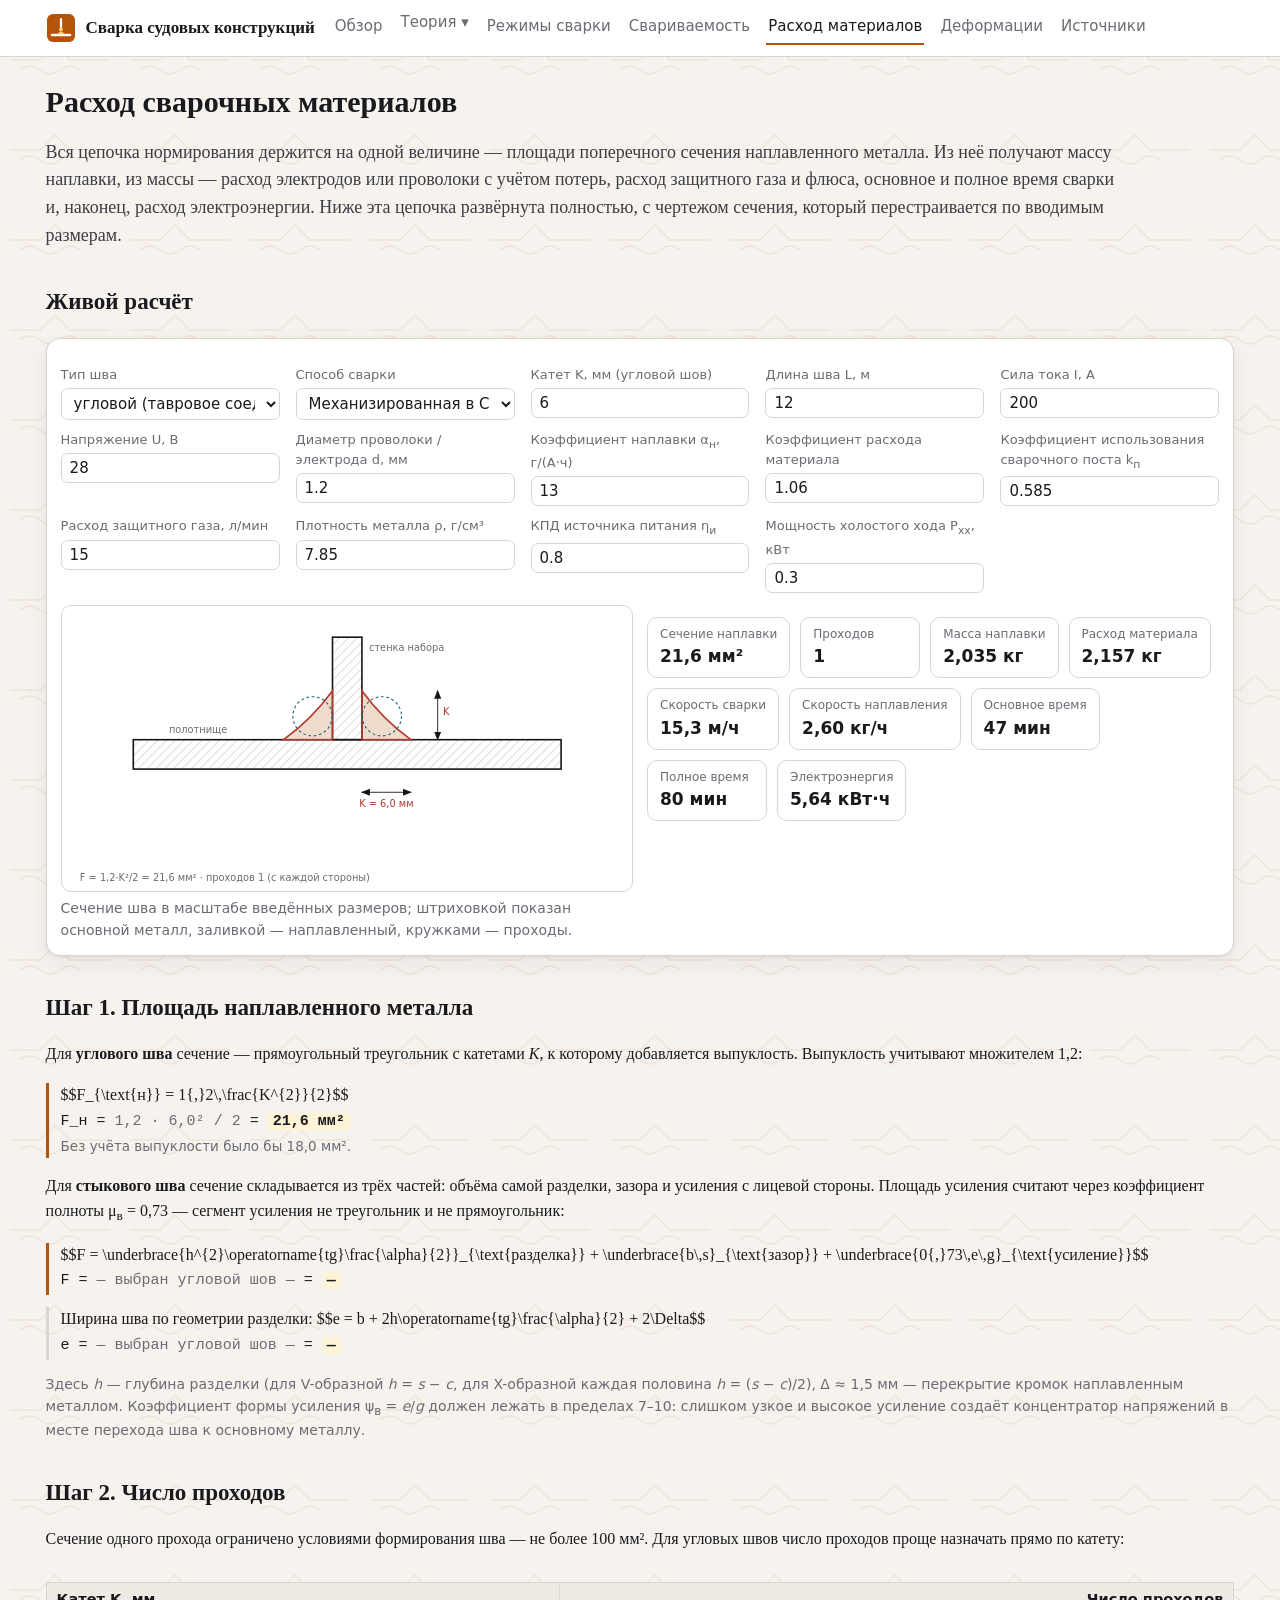
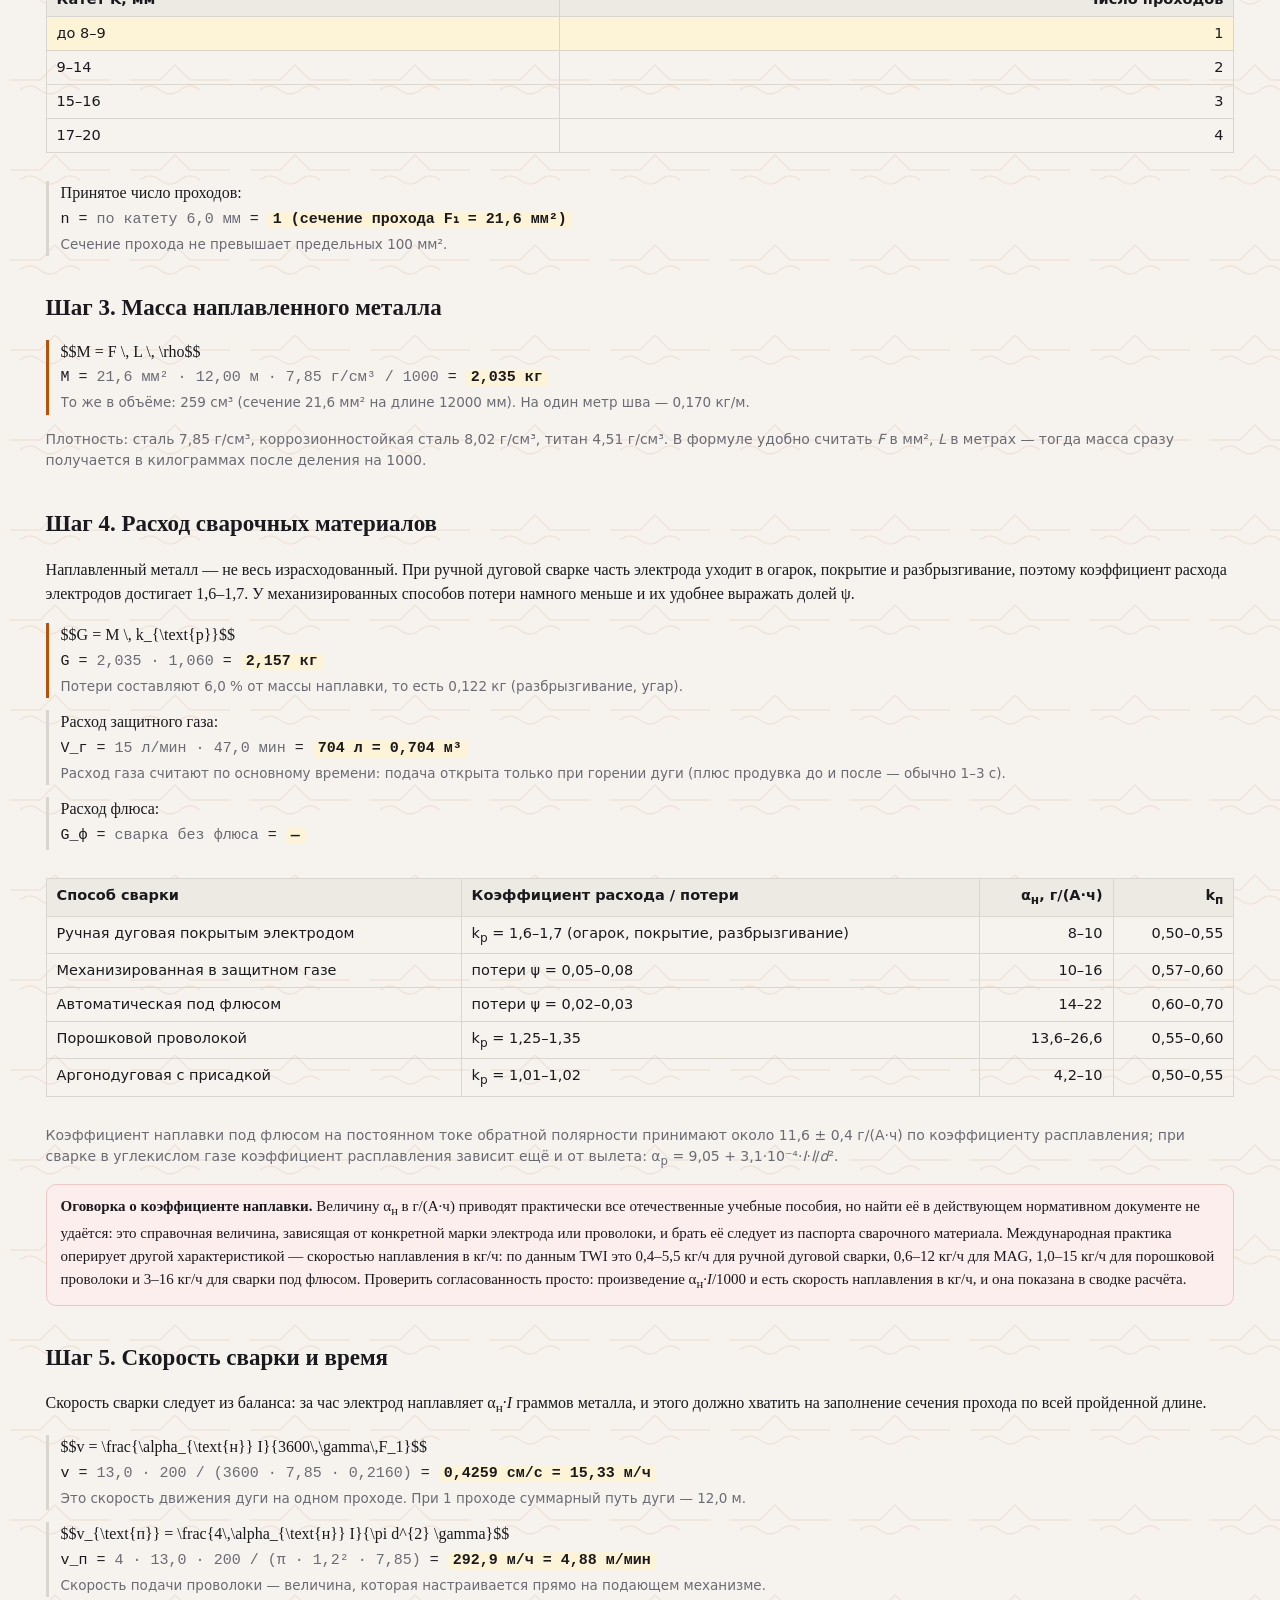
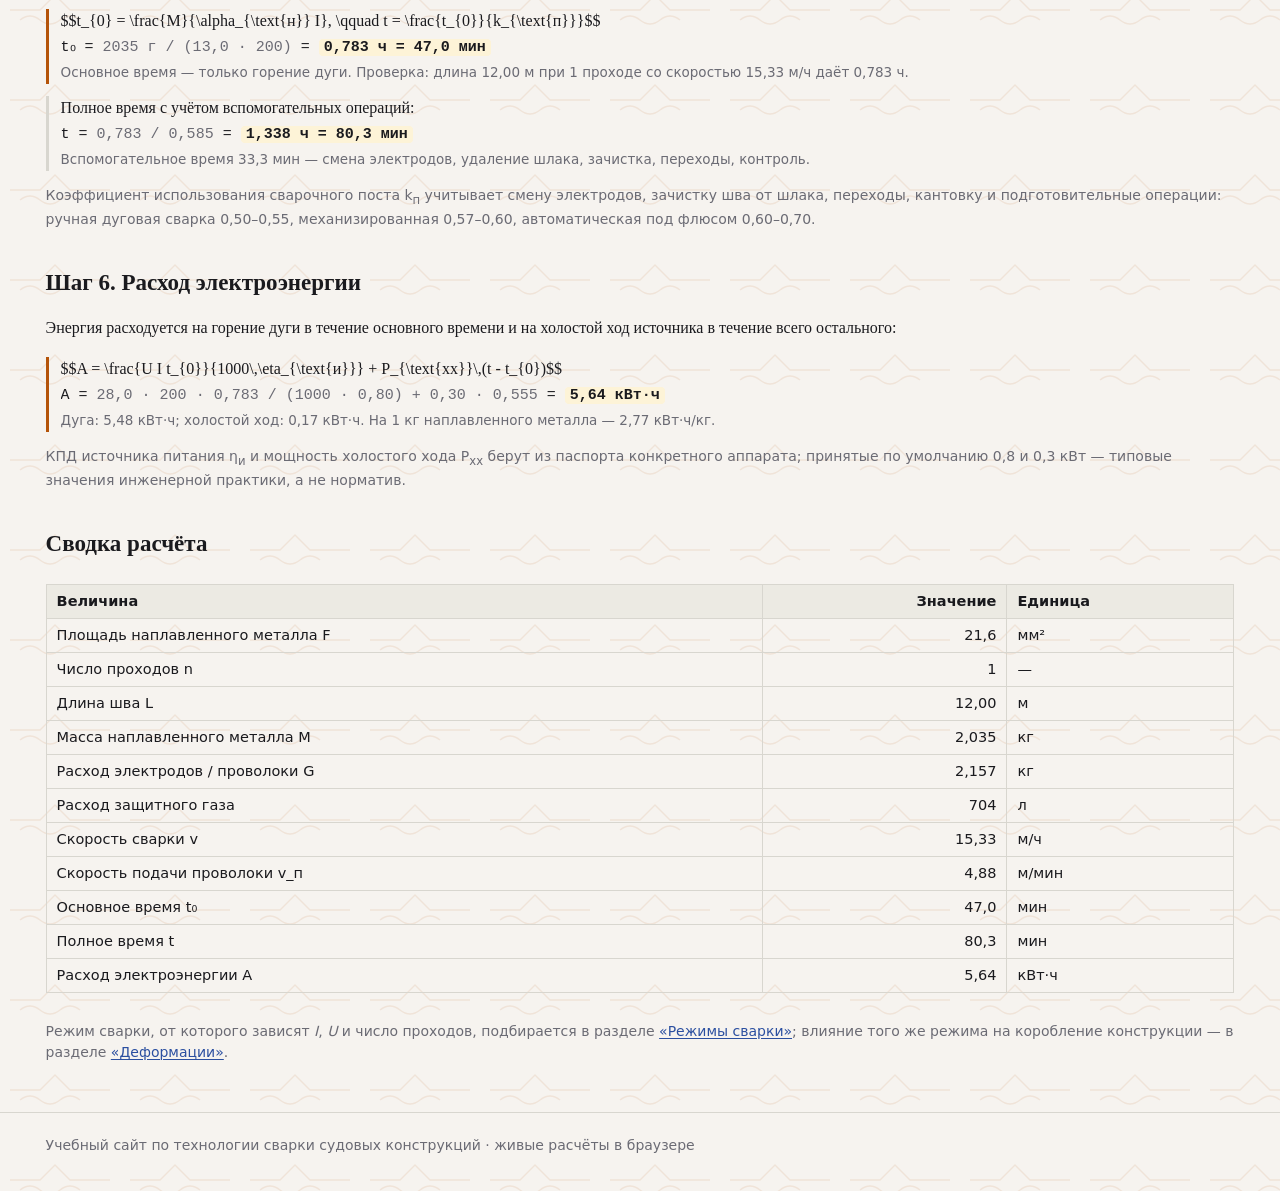
==== site/consumption.html @ e0c8a9cc "сайт «Сварка судовых конструкций»: пять глав теории и четыре живых расчёта (режимы, свариваемость с " ====
<!doctype html>
<html lang="ru">
<head>
<meta charset="utf-8">
<meta name="viewport" content="width=device-width, initial-scale=1">
<title>Расход сварочных материалов — площадь наплавки, масса, электроды, проволока, газ, флюс</title>
<meta name="description" content="Живой расчёт расхода сварочных материалов: площадь наплавленного металла углового и стыкового шва, число проходов, масса наплавки, расход электродов и проволоки, защитного газа и флюса, время сварки и расход электроэнергии.">
<link rel="stylesheet" href="assets/style.css">
</head>
<body>
<main class="wrap">
  <h1>Расход сварочных материалов</h1>
  <p class="lead">Вся цепочка нормирования держится на одной величине — площади
  поперечного сечения наплавленного металла. Из неё получают массу наплавки,
  из массы — расход электродов или проволоки с учётом потерь, расход защитного
  газа и флюса, основное и полное время сварки и, наконец, расход
  электроэнергии. Ниже эта цепочка развёрнута полностью, с чертежом сечения,
  который перестраивается по вводимым размерам.</p>

  <h2>Живой расчёт</h2>
  <div class="panel">
    <div class="inp" id="in">
      <label><span>Тип шва</span>
        <select id="joint">
          <option value="fillet" selected>угловой (тавровое соединение)</option>
          <option value="butt">стыковой с разделкой</option>
        </select></label>
      <label><span>Способ сварки</span>
        <select id="proc">
          <option value="smaw">РДС покрытым электродом (111)</option>
          <option value="gmaw" selected>Механизированная в CO₂ / MAG (135)</option>
          <option value="saw">Автоматическая под флюсом (121)</option>
          <option value="fcaw">Порошковой проволокой (136)</option>
          <option value="gtaw">Аргонодуговая TIG (141)</option>
        </select></label>
      <label><span>Катет K, мм (угловой шов)</span>
        <input type="number" id="K" value="6" step="0.5" min="3" max="24"></label>
      <label><span>Толщина s, мм (стыковой шов)</span>
        <input type="number" id="s" value="14" step="0.5" min="1" max="60"></label>
      <label><span>Форма разделки</span>
        <select id="form">
          <option value="none">без скоса кромок</option>
          <option value="V" selected>V-образная (односторонняя)</option>
          <option value="X">X-образная (двусторонняя)</option>
        </select></label>
      <label><span>Угол раскрытия разделки α, град</span>
        <input type="number" id="alpha" value="60" step="5" min="20" max="100"></label>
      <label><span>Притупление c, мм</span>
        <input type="number" id="c" value="2" step="0.5" min="0" max="10"></label>
      <label><span>Зазор b, мм</span>
        <input type="number" id="b" value="2" step="0.5" min="0" max="8"></label>
      <label><span>Высота усиления g, мм</span>
        <input type="number" id="g" value="2" step="0.5" min="0" max="6"></label>
      <label><span>Длина шва L, м</span>
        <input type="number" id="L" value="12" step="0.5" min="0.1" max="500"></label>
      <label><span>Сила тока I, А</span>
        <input type="number" id="I" value="200" step="5" min="20" max="2000"></label>
      <label><span>Напряжение U, В</span>
        <input type="number" id="U" value="28" step="0.5" min="8" max="60"></label>
      <label><span>Диаметр проволоки / электрода d, мм</span>
        <input type="number" id="d" value="1.2" step="0.1" min="0.6" max="8"></label>
      <label><span>Коэффициент наплавки α<sub>н</sub>, г/(А·ч)</span>
        <input type="number" id="an" value="13" step="0.5" min="2" max="40"></label>
      <label><span>Коэффициент расхода материала</span>
        <input type="number" id="kel" value="1.06" step="0.01" min="1" max="2"></label>
      <label><span>Коэффициент использования сварочного поста k<sub>п</sub></span>
        <input type="number" id="kp" value="0.585" step="0.005" min="0.2" max="1"></label>
      <label><span>Расход защитного газа, л/мин</span>
        <input type="number" id="qg" value="15" step="1" min="0" max="40"></label>
      <label><span>Расход флюса на 1 кг проволоки, кг</span>
        <input type="number" id="kfl" value="1.1" step="0.05" min="0" max="2"></label>
      <label><span>Плотность металла ρ, г/см³</span>
        <input type="number" id="rho" value="7.85" step="0.01" min="2" max="12"></label>
      <label><span>КПД источника питания η<sub>и</sub></span>
        <input type="number" id="eff" value="0.8" step="0.05" min="0.4" max="1"></label>
      <label><span>Мощность холостого хода P<sub>хх</sub>, кВт</span>
        <input type="number" id="pxx" value="0.3" step="0.05" min="0" max="3"></label>
    </div>

    <div class="boards">
      <div>
        <svg viewBox="0 0 640 320" class="geo-board" style="max-width:640px" id="board"></svg>
        <div class="caption">Сечение шва в масштабе введённых размеров; штриховкой
        показан основной металл, заливкой — наплавленный, кружками — проходы.</div>
      </div>
      <div>
        <div class="live-sum" id="sum"></div>
      </div>
    </div>
  </div>

  <h2>Шаг 1. Площадь наплавленного металла</h2>
  <p>Для <b>углового шва</b> сечение — прямоугольный треугольник с катетами
  <em>K</em>, к которому добавляется выпуклость. Выпуклость учитывают
  множителем 1,2:</p>
  <div class="calc">
    <div class="calc-row hl">
      <div class="cf">$$F_{\text{н}} = 1{,}2\,\frac{K^{2}}{2}$$</div>
      <div class="cs" id="o_ffil"></div>
    </div>
  </div>
  <p>Для <b>стыкового шва</b> сечение складывается из трёх частей: объёма самой
  разделки, зазора и усиления с лицевой стороны. Площадь усиления считают через
  коэффициент полноты μ<sub>в</sub> = 0,73 — сегмент усиления не треугольник и
  не прямоугольник:</p>
  <div class="calc">
    <div class="calc-row hl">
      <div class="cf">$$F = \underbrace{h^{2}\operatorname{tg}\frac{\alpha}{2}}_{\text{разделка}} + \underbrace{b\,s}_{\text{зазор}} + \underbrace{0{,}73\,e\,g}_{\text{усиление}}$$</div>
      <div class="cs" id="o_fbutt"></div>
    </div>
    <div class="calc-row">
      <div class="cf">Ширина шва по геометрии разделки:
      $$e = b + 2h\operatorname{tg}\frac{\alpha}{2} + 2\Delta$$</div>
      <div class="cs" id="o_e"></div>
    </div>
  </div>
  <p class="small">Здесь <em>h</em> — глубина разделки (для V-образной
  <em>h</em> = <em>s</em> − <em>c</em>, для X-образной каждая половина
  <em>h</em> = (<em>s</em> − <em>c</em>)/2), Δ ≈ 1,5 мм — перекрытие кромок
  наплавленным металлом. Коэффициент формы усиления
  ψ<sub>в</sub> = <em>e</em>/<em>g</em> должен лежать в пределах 7–10: слишком
  узкое и высокое усиление создаёт концентратор напряжений в месте перехода
  шва к основному металлу.</p>

  <h2>Шаг 2. Число проходов</h2>
  <p>Сечение одного прохода ограничено условиями формирования шва — не более
  100 мм². Для угловых швов число проходов проще назначать прямо по катету:</p>
  <div class="tscroll">
  <table class="t" id="tab_pass">
    <thead><tr><th>Катет K, мм</th><th class="n">Число проходов</th></tr></thead>
    <tbody>
      <tr data-lo="0" data-hi="9"><td>до 8–9</td><td class="n">1</td></tr>
      <tr data-lo="9" data-hi="14"><td>9–14</td><td class="n">2</td></tr>
      <tr data-lo="14" data-hi="16"><td>15–16</td><td class="n">3</td></tr>
      <tr data-lo="16" data-hi="20"><td>17–20</td><td class="n">4</td></tr>
    </tbody>
  </table>
  </div>
  <div class="calc">
    <div class="calc-row"><div class="cf">Принятое число проходов:</div><div class="cs" id="o_n"></div></div>
  </div>

  <h2>Шаг 3. Масса наплавленного металла</h2>
  <div class="calc">
    <div class="calc-row hl">
      <div class="cf">$$M = F \, L \, \rho$$</div>
      <div class="cs" id="o_M"></div>
    </div>
  </div>
  <p class="small">Плотность: сталь 7,85 г/см³, коррозионностойкая сталь
  8,02 г/см³, титан 4,51 г/см³. В формуле удобно считать <em>F</em> в мм²,
  <em>L</em> в метрах — тогда масса сразу получается в килограммах после
  деления на 1000.</p>

  <h2>Шаг 4. Расход сварочных материалов</h2>
  <p>Наплавленный металл — не весь израсходованный. При ручной дуговой сварке
  часть электрода уходит в огарок, покрытие и разбрызгивание, поэтому
  коэффициент расхода электродов достигает 1,6–1,7. У механизированных
  способов потери намного меньше и их удобнее выражать долей ψ.</p>
  <div class="calc">
    <div class="calc-row hl">
      <div class="cf">$$G = M \, k_{\text{р}}$$</div>
      <div class="cs" id="o_G"></div>
    </div>
    <div class="calc-row"><div class="cf">Расход защитного газа:</div><div class="cs" id="o_gas"></div></div>
    <div class="calc-row"><div class="cf">Расход флюса:</div><div class="cs" id="o_flux"></div></div>
  </div>
  <div class="tscroll">
  <table class="t">
    <thead><tr><th>Способ сварки</th><th>Коэффициент расхода / потери</th><th class="n">α<sub>н</sub>, г/(А·ч)</th><th class="n">k<sub>п</sub></th></tr></thead>
    <tbody>
      <tr><td>Ручная дуговая покрытым электродом</td><td>k<sub>р</sub> = 1,6–1,7 (огарок, покрытие, разбрызгивание)</td><td class="n">8–10</td><td class="n">0,50–0,55</td></tr>
      <tr><td>Механизированная в защитном газе</td><td>потери ψ = 0,05–0,08</td><td class="n">10–16</td><td class="n">0,57–0,60</td></tr>
      <tr><td>Автоматическая под флюсом</td><td>потери ψ = 0,02–0,03</td><td class="n">14–22</td><td class="n">0,60–0,70</td></tr>
      <tr><td>Порошковой проволокой</td><td>k<sub>р</sub> = 1,25–1,35</td><td class="n">13,6–26,6</td><td class="n">0,55–0,60</td></tr>
      <tr><td>Аргонодуговая с присадкой</td><td>k<sub>р</sub> = 1,01–1,02</td><td class="n">4,2–10</td><td class="n">0,50–0,55</td></tr>
    </tbody>
  </table>
  </div>
  <p class="small">Коэффициент наплавки под флюсом на постоянном токе обратной
  полярности принимают около 11,6 ± 0,4 г/(А·ч) по коэффициенту расплавления;
  при сварке в углекислом газе коэффициент расплавления зависит ещё и от вылета:
  α<sub>р</sub> = 9,05 + 3,1·10⁻⁴·<em>I</em>·<em>l</em>/<em>d</em>².</p>
  <div class="note warn"><b>Оговорка о коэффициенте наплавки.</b> Величину
  α<sub>н</sub> в г/(А·ч) приводят практически все отечественные учебные
  пособия, но найти её в действующем нормативном документе не удаётся: это
  справочная величина, зависящая от конкретной марки электрода или проволоки,
  и брать её следует из паспорта сварочного материала. Международная практика
  оперирует другой характеристикой — скоростью наплавления в кг/ч: по данным
  TWI это 0,4–5,5 кг/ч для ручной дуговой сварки, 0,6–12 кг/ч для MAG,
  1,0–15 кг/ч для порошковой проволоки и 3–16 кг/ч для сварки под флюсом.
  Проверить согласованность просто: произведение α<sub>н</sub>·<em>I</em>/1000
  и есть скорость наплавления в кг/ч, и она показана в сводке расчёта.</div>

  <h2>Шаг 5. Скорость сварки и время</h2>
  <p>Скорость сварки следует из баланса: за час электрод наплавляет
  α<sub>н</sub>·<em>I</em> граммов металла, и этого должно хватить на
  заполнение сечения прохода по всей пройденной длине.</p>
  <div class="calc">
    <div class="calc-row">
      <div class="cf">$$v = \frac{\alpha_{\text{н}} I}{3600\,\gamma\,F_1}$$</div>
      <div class="cs" id="o_v"></div>
    </div>
    <div class="calc-row">
      <div class="cf">$$v_{\text{п}} = \frac{4\,\alpha_{\text{н}} I}{\pi d^{2} \gamma}$$</div>
      <div class="cs" id="o_vp"></div>
    </div>
    <div class="calc-row hl">
      <div class="cf">$$t_{0} = \frac{M}{\alpha_{\text{н}} I}, \qquad t = \frac{t_{0}}{k_{\text{п}}}$$</div>
      <div class="cs" id="o_t0"></div>
    </div>
    <div class="calc-row"><div class="cf">Полное время с учётом вспомогательных операций:</div><div class="cs" id="o_t"></div></div>
  </div>
  <p class="small">Коэффициент использования сварочного поста k<sub>п</sub>
  учитывает смену электродов, зачистку шва от шлака, переходы, кантовку
  и подготовительные операции: ручная дуговая сварка 0,50–0,55,
  механизированная 0,57–0,60, автоматическая под флюсом 0,60–0,70.</p>

  <h2>Шаг 6. Расход электроэнергии</h2>
  <p>Энергия расходуется на горение дуги в течение основного времени и на
  холостой ход источника в течение всего остального:</p>
  <div class="calc">
    <div class="calc-row hl">
      <div class="cf">$$A = \frac{U I t_{0}}{1000\,\eta_{\text{и}}} + P_{\text{хх}}\,(t - t_{0})$$</div>
      <div class="cs" id="o_A"></div>
    </div>
  </div>
  <p class="small">КПД источника питания η<sub>и</sub> и мощность холостого хода
  P<sub>хх</sub> берут из паспорта конкретного аппарата; принятые по умолчанию
  0,8 и 0,3 кВт — типовые значения инженерной практики, а не норматив.</p>

  <h2>Сводка расчёта</h2>
  <div class="tscroll">
    <table class="t" id="tab_res"><tbody></tbody></table>
  </div>

  <p class="small">Режим сварки, от которого зависят <em>I</em>, <em>U</em>
  и число проходов, подбирается в разделе <a href="modes">«Режимы сварки»</a>;
  влияние того же режима на коробление конструкции — в разделе
  <a href="distortion">«Деформации»</a>.</p>
</main>
<script src="assets/site.js" data-root="./" data-page="consumption"></script>
<script src="assets/wcalc.js"></script>
<script src="assets/consumption.js"></script>
</body>
</html>
---- site/assets/style.css ----
/* Сварка судовых конструкций — стиль сайта */
:root {
  --bg: #f6f3ef;
  --paper: #ffffff;
  --ink: #1a1a1e;
  --muted: #6b6b74;
  --line: #d8d6cf;
  --accent: #b45309;
  --accent2: #155e75;     /* тёмно-бирюзовый второго тела */
  --green: #1a7f37;
  --chip: #eceae3;
  --link: #2b4fa0;
  --shadow: 0 1px 3px rgba(20,20,30,.08), 0 8px 24px rgba(20,20,30,.06);
}
* { box-sizing: border-box; }
html { scroll-behavior: smooth; }
body {
  margin: 0; background-color: var(--bg); background-image: url("data:image/svg+xml,%3Csvg xmlns='http://www.w3.org/2000/svg' width='120' height='90' viewBox='0 0 120 90'%3E%3Cg fill='none' stroke='%23b45309' opacity='0.10' stroke-width='1.4'%3E%3Cpath d='M10 60 L40 60 L55 45 L70 60 L110 60'/%3E%3Cpath d='M20 70 q10 -8 20 0 q10 8 20 0 q10 -8 20 0'/%3E%3C/g%3E%3C/svg%3E"); color: var(--ink);
  font: 16px/1.55 Georgia, 'Times New Roman', serif;
}
a { color: var(--link); text-decoration-thickness: 1px; text-underline-offset: 2px; }
a:hover { color: var(--accent); }
code { font-family: ui-monospace, Consolas, monospace; font-size: .92em; background: var(--chip); padding: 1px 5px; border-radius: 4px; }

.wrap { max-width: min(1600px, 96vw); margin: 0 auto; padding: 0 20px; }

/* шапка */
header.site {
  background: var(--paper); border-bottom: 1px solid var(--line);
  position: sticky; top: 0; z-index: 30;
}
header.site .wrap { display: flex; align-items: center; gap: 18px; min-height: 56px; flex-wrap: wrap; }
.logo { display: flex; align-items: center; gap: 10px; font-weight: 700; text-decoration: none; color: var(--ink); font-size: 17px; }
.logo svg { display: block; }
nav.top { display: flex; gap: 4px 14px; flex-wrap: wrap; font-size: 15px; font-family: system-ui, sans-serif; }
nav.top a { text-decoration: none; color: var(--muted); padding: 4px 2px; border-bottom: 2px solid transparent; }
nav.top a.on, nav.top a:hover { color: var(--ink); border-bottom-color: var(--accent); }
.nav-drop { position: relative; display: inline-block; }
.nav-drop .drop {
  display: none; position: absolute; left: -10px; top: 100%; z-index: 40;
  background: var(--paper); border: 1px solid var(--line); border-radius: 10px;
  box-shadow: var(--shadow); padding: 6px 0; min-width: 210px;
}
.nav-drop:hover .drop, .nav-drop:focus-within .drop { display: block; }
.nav-drop .drop a {
  display: block; padding: 7px 16px; border-bottom: none; white-space: nowrap;
}
.nav-drop .drop a:hover, .nav-drop .drop a.on { background: #eef3ff; color: var(--ink); }

h1 { font-size: 30px; line-height: 1.25; margin: 26px 0 6px; }
h2 { font-size: 23px; margin: 34px 0 8px; }
h3 { font-size: 18px; margin: 22px 0 6px; }
.lead { font-size: 18px; color: #3d3d44; max-width: 60em; }
.small, .muted { color: var(--muted); font-size: 14px; font-family: system-ui, sans-serif; }
.note {
  background: #fbf7ea; border: 1px solid #e7dcb8; border-radius: 10px;
  padding: 10px 14px; margin: 14px 0; font-size: 15px;
}
.tip { background: #eef3ff; border-color: #c9d6f2; }
.warn { background: #fdeeee; border-color: #eec6c2; }

/* выключные формулы KaTeX: на узком экране прокручиваются внутри себя,
   а не распирают страницу */
.katex-display { overflow-x: auto; overflow-y: hidden; padding: 2px 0; }
.katex-display > .katex { white-space: nowrap; }

/* карточки */
.cards { display: grid; grid-template-columns: repeat(auto-fill, minmax(250px, 1fr)); gap: 16px; margin: 18px 0; }
.card {
  background: var(--paper); border: 1px solid var(--line); border-radius: 14px;
  padding: 16px 18px; box-shadow: var(--shadow); display: flex; flex-direction: column; gap: 6px;
}
.card h3 { margin: 0; }
.card p { margin: 0; font-size: 14.5px; color: #46464e; }
.card .go { margin-top: auto; padding-top: 8px; font-family: system-ui, sans-serif; font-size: 14px; }
.card.demo { border-left: 4px solid var(--accent); }

/* панель с доской */
.panel {
  background: var(--paper); border: 1px solid var(--line); border-radius: 14px;
  box-shadow: var(--shadow); padding: 14px; margin: 18px 0;
}
.panel .caption { font-size: 14px; color: var(--muted); font-family: system-ui, sans-serif; margin-top: 6px; }
.boards { display: flex; gap: 14px; flex-wrap: wrap; align-items: flex-start; }
.boards > div { flex: 1 1 340px; min-width: 0; }

/* SVG-доска */
svg.geo-board {
  width: 100%; height: auto; display: block;
  background: #fff; border: 1px solid var(--line); border-radius: 10px;
  touch-action: none; user-select: none;
}
/* служебные слои не перехватывают мышь (подписи/размеры/анимация поверх ручек) */
.layer-aux, .layer-link, .layer-labels, .layer-accent, .layer-anim { pointer-events: none; }
.ln { stroke: #16161a; stroke-width: 1.6; fill: none; stroke-linecap: round; stroke-linejoin: round; }
.ln-thin { stroke: #16161a; stroke-width: 1; fill: none; }
.ln-axis { stroke: #101014; stroke-width: 2.8; fill: none; }
.ln-link { stroke: #b9b9c0; stroke-width: .9; fill: none; }
.ln-dash { stroke-dasharray: 6 5; }
.ln-dim { stroke: #16161a; stroke-width: 1; fill: none; marker-start: url(#arrS); marker-end: url(#arrE); }
/* палитра схем: #16161a / #155e75 / #b3382e / #1a7f37 / #6b6b74 */
.red  { stroke: #b3382e; }
.blue { stroke: #155e75; }
.green{ stroke: #1a7f37; }
.gray { stroke: #6b6b74; }
.fill-soft { fill: rgba(21,94,117,.07); }
.fill-red  { fill: rgba(179,56,46,.09); }
.fill-green{ fill: rgba(26,127,55,.10); }
.fill-steel{ fill: #e6e3dd; }
.fill-weld { fill: rgba(180,83,9,.20); }
.pt { fill: #16161a; stroke: none; }
.pt.red { fill: #b3382e; } .pt.blue { fill: #155e75; } .pt.green { fill: #1a7f37; }
.pt.open { fill: #fff; stroke: #16161a; stroke-width: 1.4; }
.lbl { font: italic 14.5px Georgia, serif; fill: #16161a; paint-order: stroke; stroke: #ffffffcc; stroke-width: 3px; }
.lbl.red { fill: #b3382e; } .lbl.blue { fill: #155e75; } .lbl.green { fill: #1a7f37; }
.lbl.gray { fill: #6b6b74; }
/* подписи схем: 11px system-ui */
.cap { font: 11px system-ui, sans-serif; fill: #16161a; paint-order: stroke; stroke: #ffffffd0; stroke-width: 2.6px; }
.cap.red { fill: #b3382e; } .cap.blue { fill: #155e75; } .cap.green { fill: #1a7f37; }
.cap.gray { fill: #6b6b74; }
.cap.b { font-weight: 600; }
.lbl-axis { font: italic 14px Georgia, serif; fill: #101014; }
.lbl-dim { font: 700 13px system-ui, sans-serif; fill: #101014; }

/* ручки перетаскивания */
.handle { cursor: grab; }
.handle.drag { cursor: grabbing; }
.handle-halo { fill: rgba(43,79,160,.10); stroke: rgba(43,79,160,.35); stroke-width: 1; stroke-dasharray: 2 2; }
.handle-core { fill: var(--accent2); stroke: #fff; stroke-width: 1.4; }
.handle.red .handle-core { fill: var(--accent); }
.handle.red .handle-halo { fill: rgba(179,56,46,.10); stroke: rgba(179,56,46,.4); }
.handle.green .handle-core { fill: var(--green); }
.handle:hover .handle-halo { fill: rgba(43,79,160,.2); }
.handle.red:hover .handle-halo { fill: rgba(179,56,46,.2); }

/* плеер шагов */
.stepper { margin: 10px 0; font-family: system-ui, sans-serif; }
.stepper-bar { display: flex; align-items: center; gap: 8px; flex-wrap: wrap; }
.btn {
  border: 1px solid var(--line); background: var(--paper); border-radius: 8px;
  padding: 6px 12px; font: 14px system-ui, sans-serif; cursor: pointer; color: var(--ink);
}
.btn:hover { border-color: var(--accent2); color: var(--accent2); }
.btn.primary { background: var(--accent2); border-color: var(--accent2); color: #fff; }
.btn.primary:hover { filter: brightness(1.1); color: #fff; }
.st-dots { display: flex; gap: 4px; flex-wrap: wrap; }
.st-dot {
  width: 28px; height: 28px; border-radius: 50%; border: 1px solid var(--line);
  background: var(--paper); font: 12px system-ui, sans-serif; cursor: pointer; color: var(--muted);
}
.st-dot.done { background: var(--chip); }
.st-dot.on { background: var(--accent2); border-color: var(--accent2); color: #fff; }
.st-body { margin-top: 8px; background: #f4f6fb; border: 1px solid #dfe5f2; border-radius: 10px; padding: 10px 14px; }
.st-title { font-weight: 600; font-size: 15px; }
.st-num { color: var(--accent2); }
.st-text { font: 14.5px/1.5 system-ui, sans-serif; color: #3a3a42; margin-top: 3px; }
.st-text a { color: var(--link); }

/* контролы */
.controls { display: flex; gap: 14px 22px; flex-wrap: wrap; align-items: center; margin: 10px 0; font-family: system-ui, sans-serif; font-size: 14px; }
.controls label { display: flex; align-items: center; gap: 8px; }
.controls input[type=range] { width: 150px; accent-color: var(--accent2); }
.badge {
  display: inline-block; border-radius: 999px; padding: 3px 12px; font: 600 13.5px system-ui, sans-serif;
}
.badge.ok { background: #e3f2e7; color: #17632f; border: 1px solid #bcdcc6; }
.badge.bad { background: #fbe7e5; color: #9c2b22; border: 1px solid #eec6c2; }
.readout { font: 600 14px ui-monospace, monospace; background: var(--chip); border-radius: 6px; padding: 2px 8px; }

/* теоретические врезки и ссылки на теорию */
.theory-link {
  display: inline-block; background: #eef3ff; border: 1px solid #c9d6f2; border-radius: 999px;
  padding: 2px 12px; font: 13.5px system-ui, sans-serif; text-decoration: none; margin: 2px 2px;
}
.theory-link::before { content: '§ '; color: var(--accent2); font-weight: 700; }

/* история / галерея */
.timeline { border-left: 3px solid var(--line); margin: 16px 0 16px 8px; padding-left: 22px; }
.timeline .ev { margin: 14px 0; position: relative; }
.timeline .ev::before {
  content: ''; position: absolute; left: -29px; top: 6px; width: 11px; height: 11px;
  border-radius: 50%; background: var(--accent); border: 2px solid var(--bg);
}
.timeline .when { font: 700 14px system-ui, sans-serif; color: var(--accent); }
.gallery { display: grid; grid-template-columns: repeat(auto-fill, minmax(260px, 1fr)); gap: 12px; margin: 14px 0; }
.gallery figure { margin: 0; background: var(--paper); border: 1px solid var(--line); border-radius: 10px; padding: 8px; }
.gallery img { width: 100%; height: auto; border-radius: 6px; display: block; }
.gallery figcaption { font: 13px system-ui, sans-serif; color: var(--muted); padding: 6px 4px 2px; }

/* библиография */
ol.bib { padding-left: 24px; }
ol.bib li { margin: 10px 0; }
ol.bib .bib-url { font: 13px system-ui, sans-serif; }

/* подвал */
footer.site { border-top: 1px solid var(--line); margin-top: 48px; padding: 22px 0 34px; color: var(--muted); font-size: 14px; font-family: system-ui, sans-serif; }
footer.site .wrap { display: flex; flex-wrap: wrap; gap: 10px 30px; justify-content: space-between; }

@media (max-width: 720px) {
  h1 { font-size: 24px; }
  .boards > div { flex-basis: 100%; }
  /* меню из девяти пунктов на телефоне занимает пять строк — не липнем к
     верху, иначе съедаем пятую часть экрана */
  header.site { position: static; }
  nav.top { font-size: 14px; gap: 2px 12px; }
}
.dim { opacity: .32; }

/* карточки-ссылки (оглавления) — без подчёркивания */
a.card { text-decoration: none; color: inherit; }
a.card:hover { border-color: var(--accent, #155e75); }
a.card h3 { text-decoration: none; }

/* кнопки-ссылки (передача данных между разделами) */
a.btn { text-decoration: none; display: inline-block; }
a.btn.primary:hover { color: #fff; }

/* живой расчёт: формула (KaTeX, статична) → подстановка → результат */
.calc { margin: 14px 0; }
.calc-row { margin: 12px 0; padding-left: 12px; border-left: 3px solid var(--line); }
.calc-row .cf { margin: 0 0 2px; }
.calc-row .cf .katex-display { margin: 6px 0; }
.calc-row .cs {
  font: 15px/1.6 ui-monospace, Consolas, monospace;
  overflow-x: auto; white-space: nowrap; padding-bottom: 2px;
}
.calc-row .cs .sub { color: var(--muted); }
.calc-row .cs b { color: var(--ink); background: #fdf3d7; padding: 0 5px; border-radius: 4px; }
.calc-row.hl { border-left-color: var(--accent); }
.calc-row .why { font: 13.5px/1.5 system-ui, sans-serif; color: var(--muted); margin-top: 2px; white-space: normal; }

/* поля ввода живых расчётов */
.inp { display: grid; grid-template-columns: repeat(auto-fill, minmax(210px, 1fr)); gap: 10px 16px; margin: 12px 0; font-family: system-ui, sans-serif; font-size: 14px; }
.inp label { display: flex; flex-direction: column; gap: 3px; }
.inp label > span { color: var(--muted); font-size: 13px; }
.inp input[type=number], .inp select, .inp input[type=text] {
  font: 15px system-ui, sans-serif; padding: 5px 8px; border: 1px solid var(--line);
  border-radius: 7px; background: #fff; color: var(--ink); min-width: 0;
}
.inp input:focus, .inp select:focus { outline: 2px solid var(--accent2); outline-offset: -1px; }
.inp .wide { grid-column: 1 / -1; }

/* таблицы */
table.t { border-collapse: collapse; margin: 14px 0; font: 14.5px/1.45 system-ui, sans-serif; width: 100%; }
table.t th, table.t td { border: 1px solid var(--line); padding: 6px 10px; text-align: left; vertical-align: top; }
table.t th { background: var(--chip); font-weight: 600; }
table.t td.n, table.t th.n { text-align: right; font-variant-numeric: tabular-nums; }
table.t tr.on td { background: #fdf3d7; }
.tscroll { overflow-x: auto; }

/* живая сводка результатов расчёта */
.live-sum { display: flex; flex-wrap: wrap; gap: 10px; margin-top: 12px; }
.live-sum .cell {
  background: #fff; border: 1px solid var(--line); border-radius: 10px;
  padding: 7px 12px; min-width: 120px; font-family: system-ui, sans-serif;
  transition: background .5s, border-color .5s;
}
.live-sum .cell .k { font-size: 12px; color: var(--muted); display: block; }
.live-sum .cell .v { font-size: 17px; font-weight: 700; color: var(--ink); }
.live-sum .cell.upd { background: #fdf3d7; border-color: #e7dcb8; transition: none; }
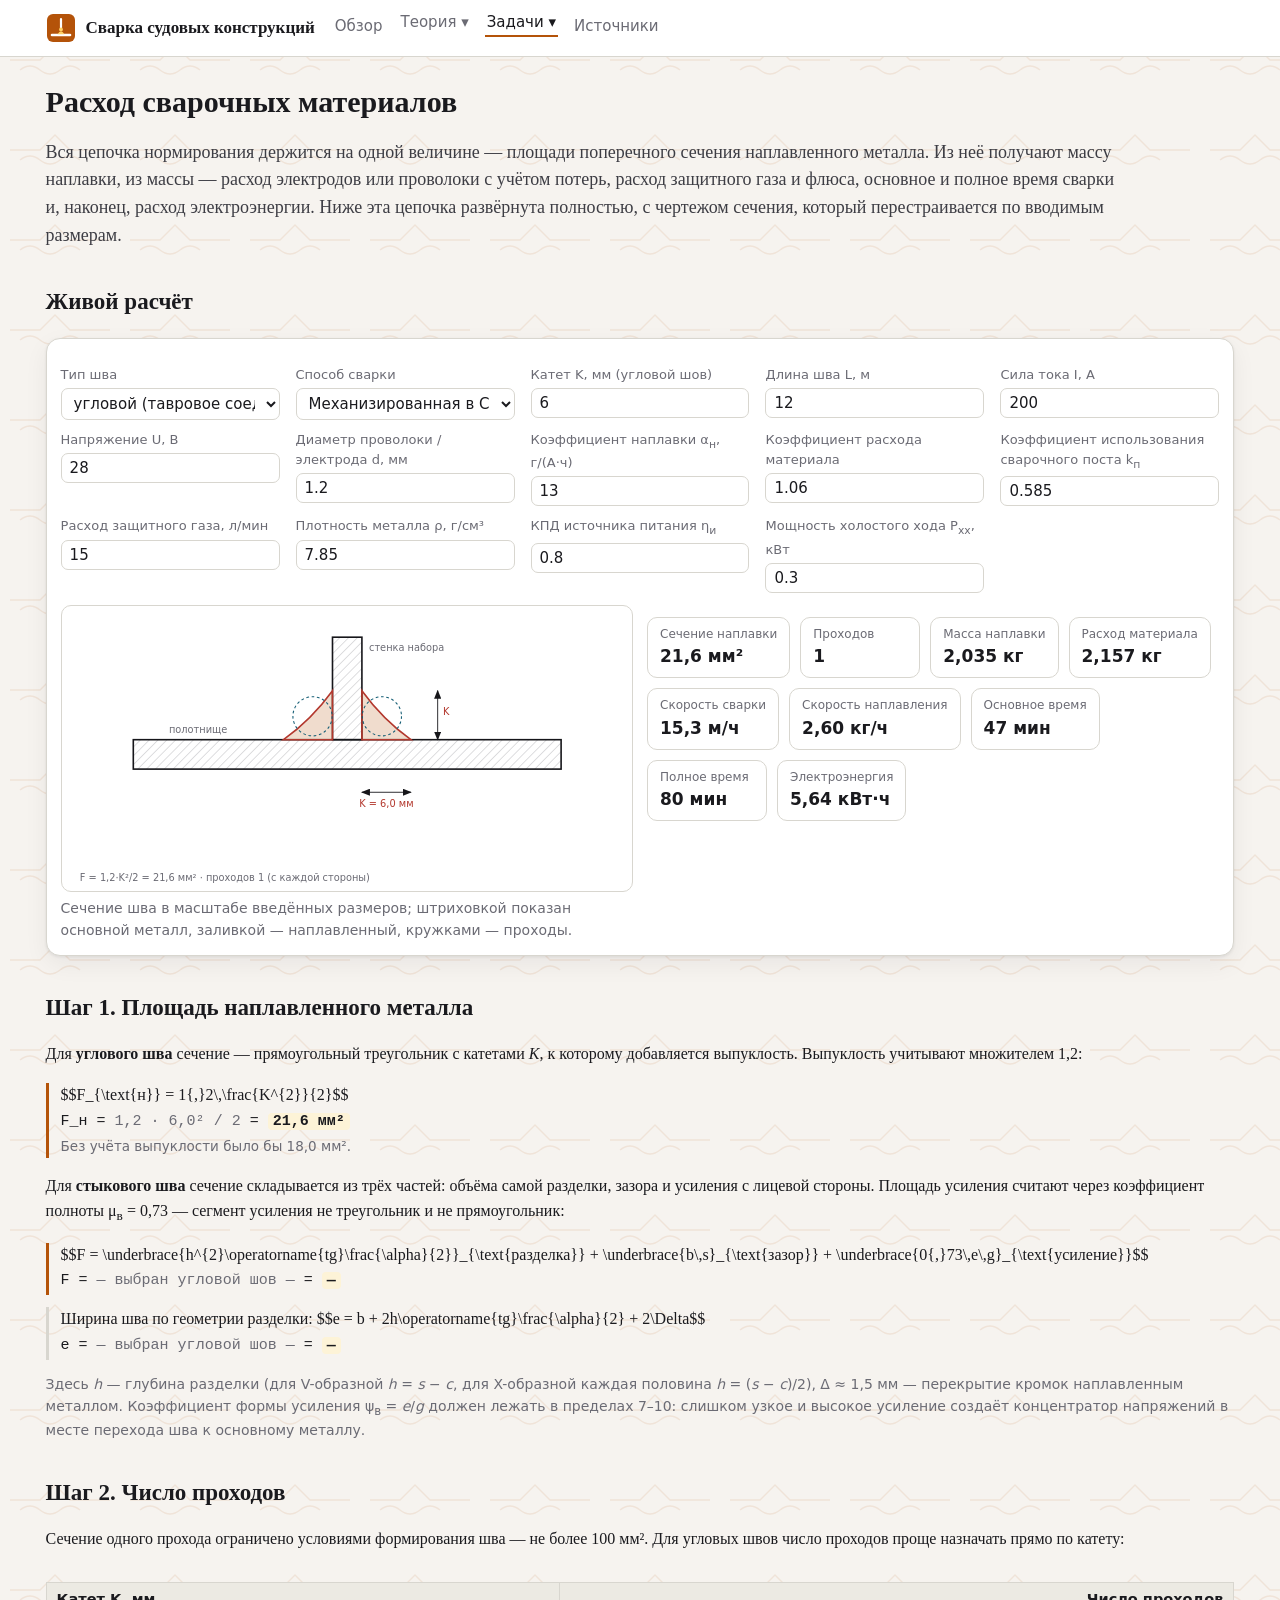
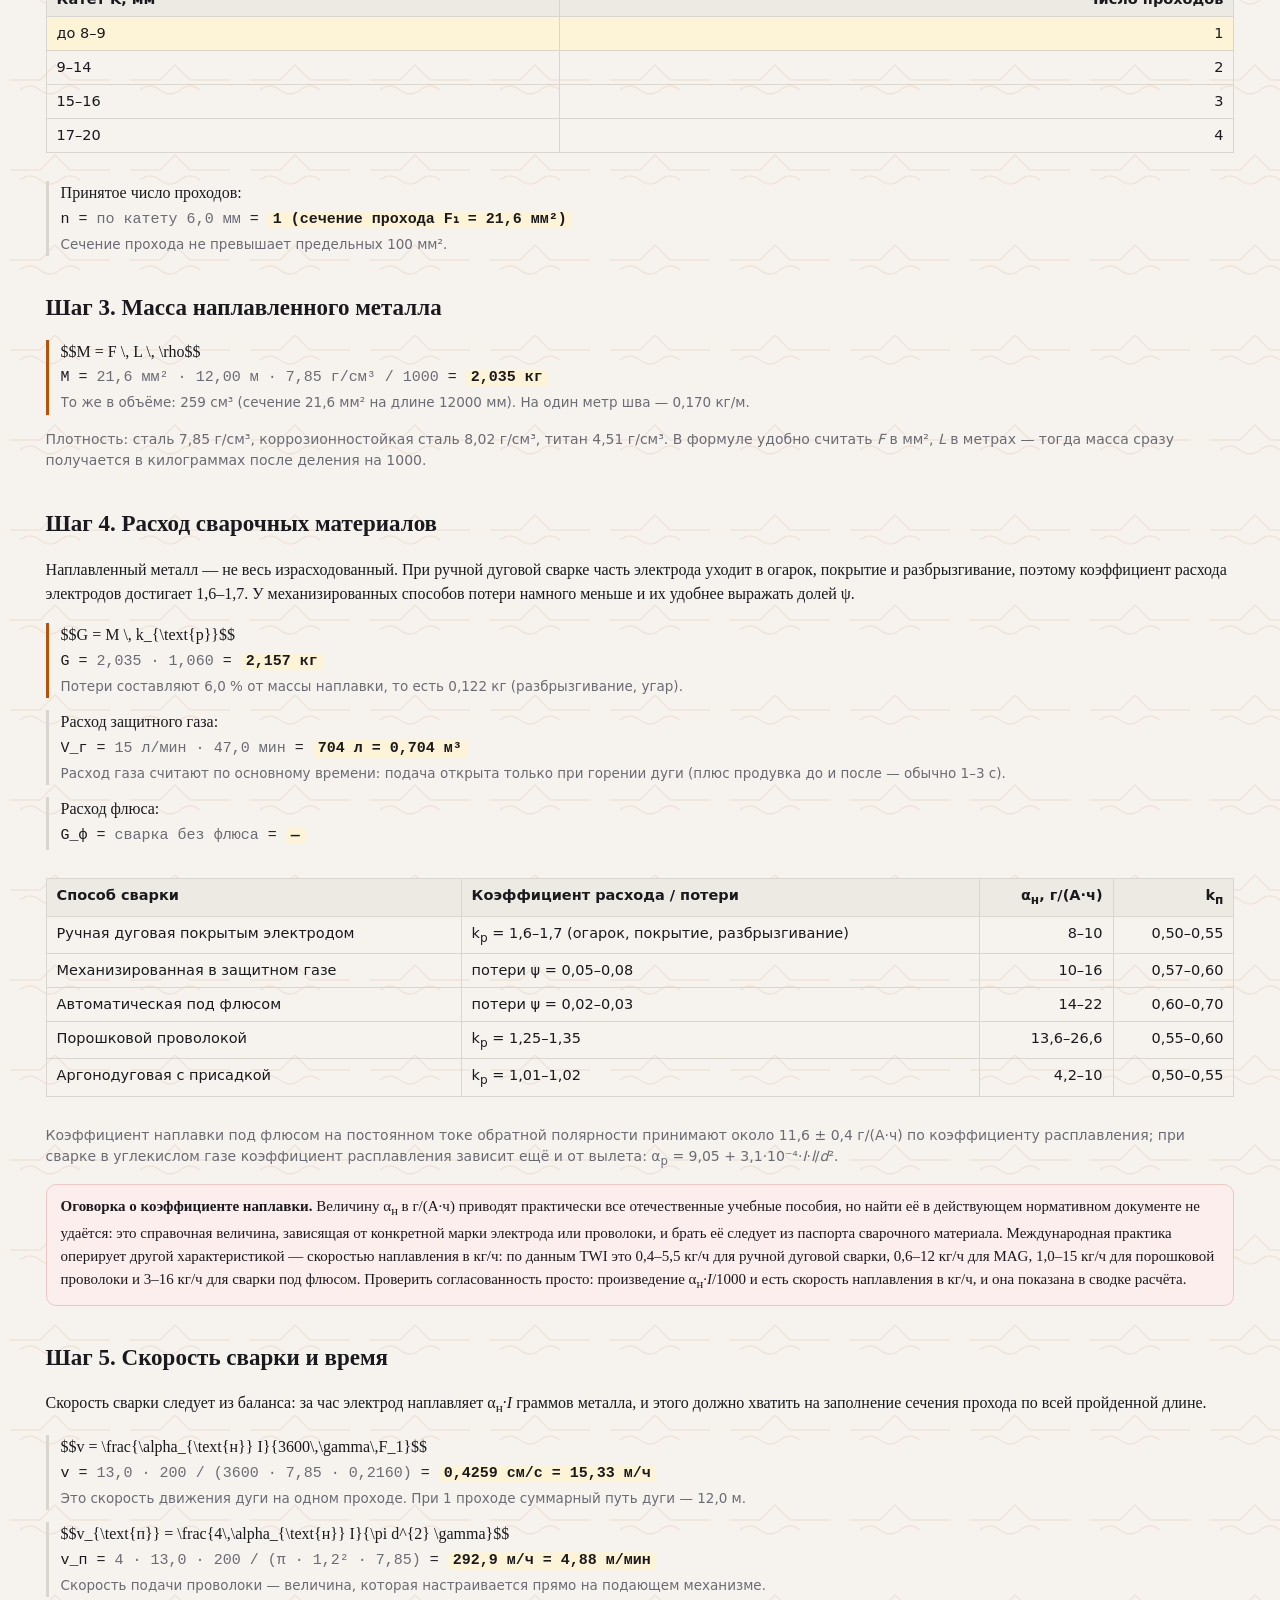
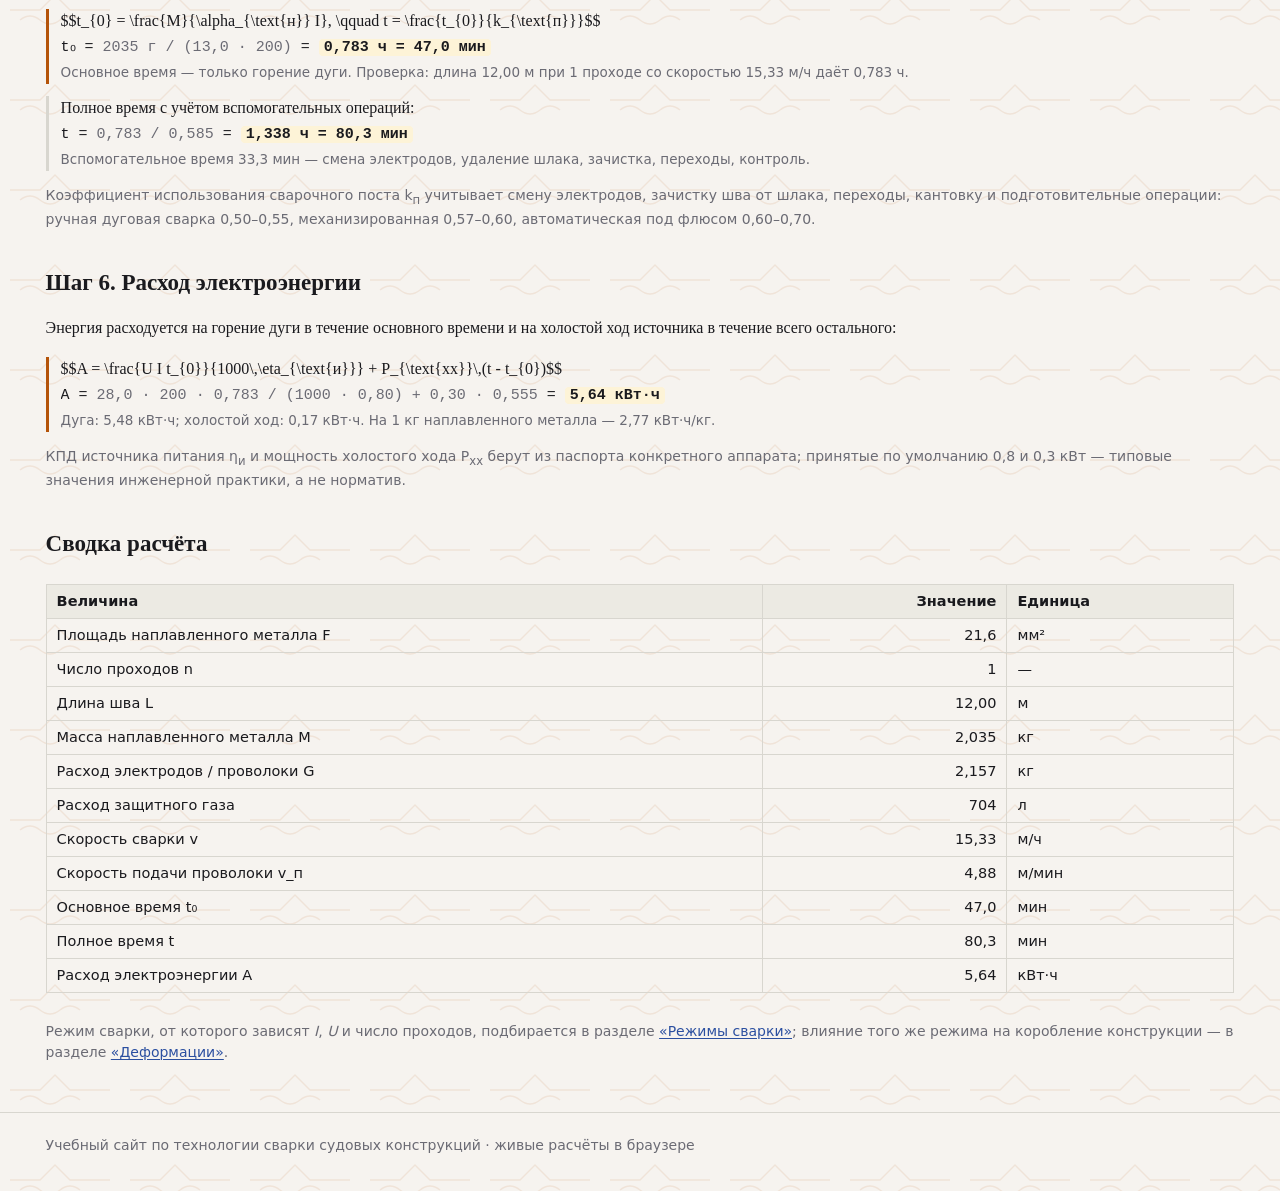
==== commit 766c4736: "шапка: кнопки сгруппированы в «Теория / Опыты / Задачи» с выпадающими списками; скрипт каркаса перен" ====
--- a/site/consumption.html
+++ b/site/consumption.html
@@ -8,6 +8,7 @@
 <link rel="stylesheet" href="assets/style.css">
 </head>
 <body>
+<script src="assets/site.js" data-root="./" data-page="consumption"></script>
 <main class="wrap">
   <h1>Расход сварочных материалов</h1>
   <p class="lead">Вся цепочка нормирования держится на одной величине — площади
@@ -239,7 +240,6 @@
   влияние того же режима на коробление конструкции — в разделе
   <a href="distortion">«Деформации»</a>.</p>
 </main>
-<script src="assets/site.js" data-root="./" data-page="consumption"></script>
 <script src="assets/wcalc.js"></script>
 <script src="assets/consumption.js"></script>
 </body>
